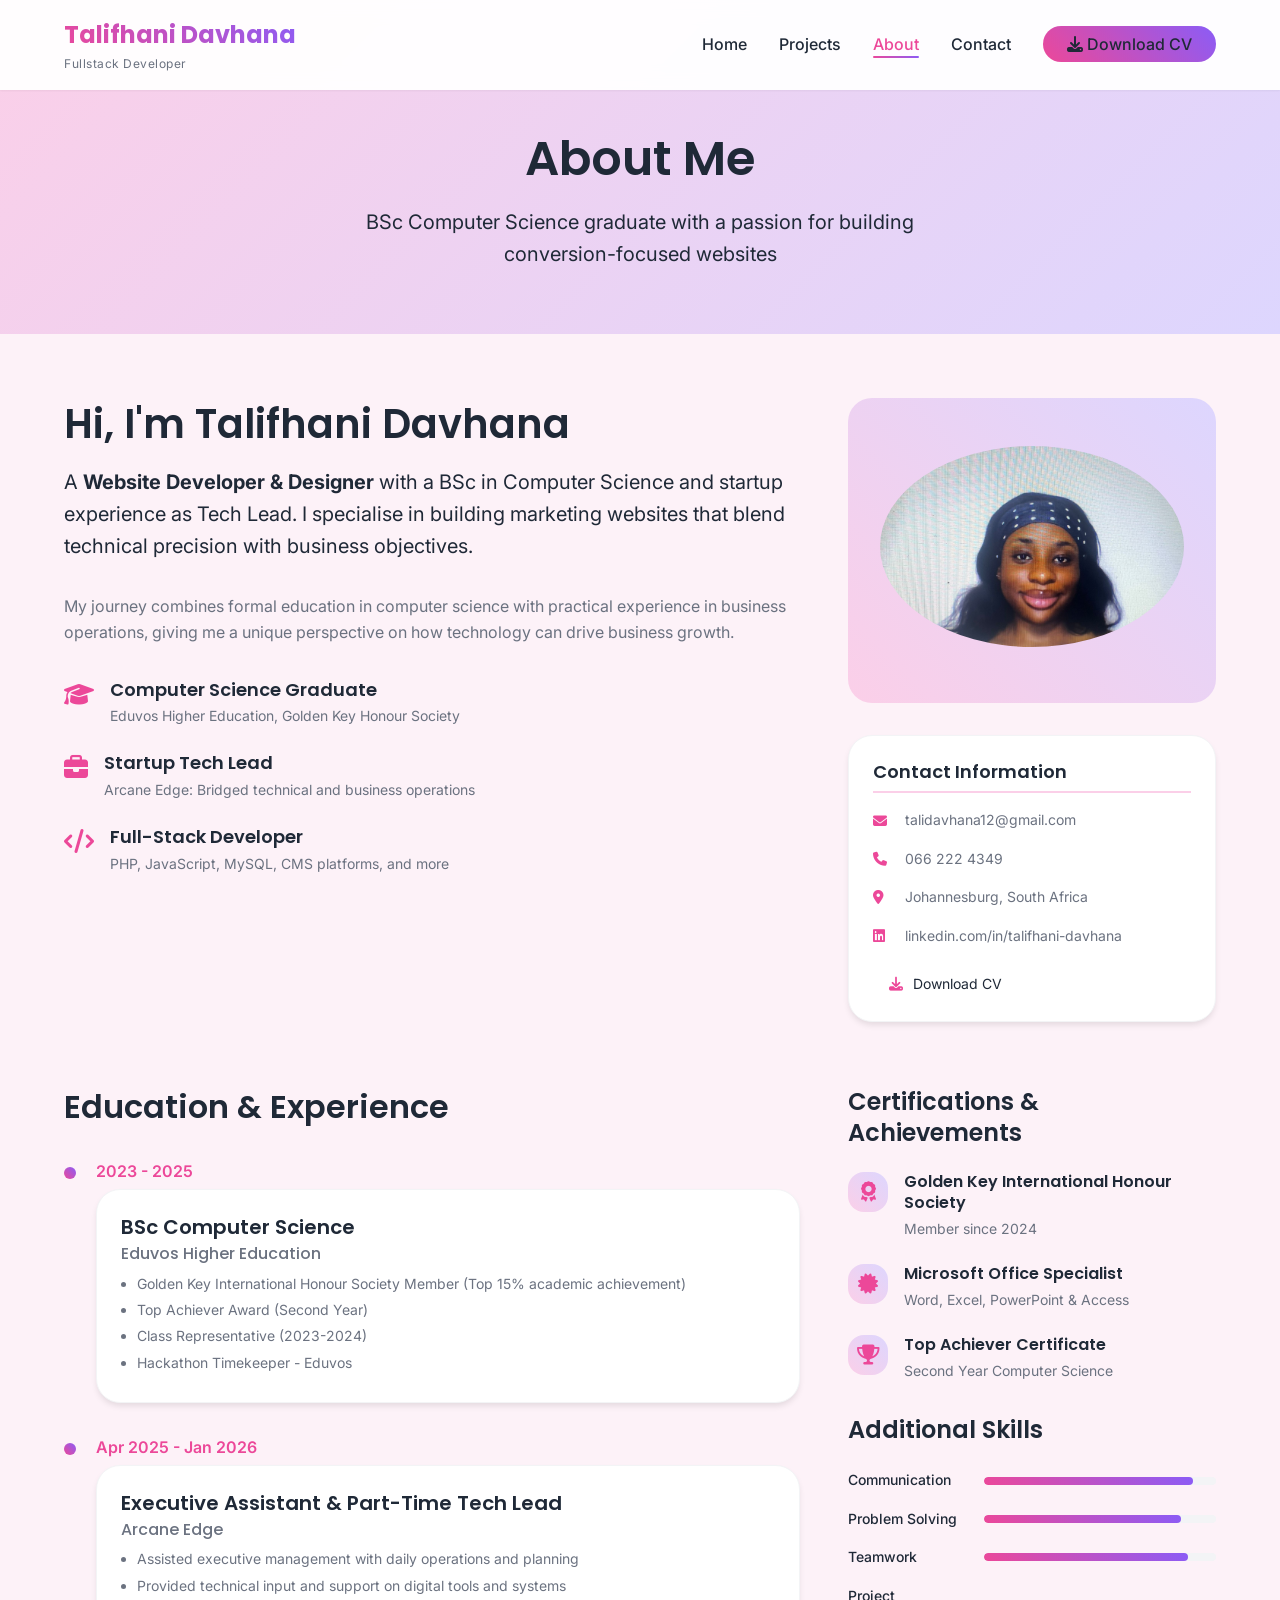
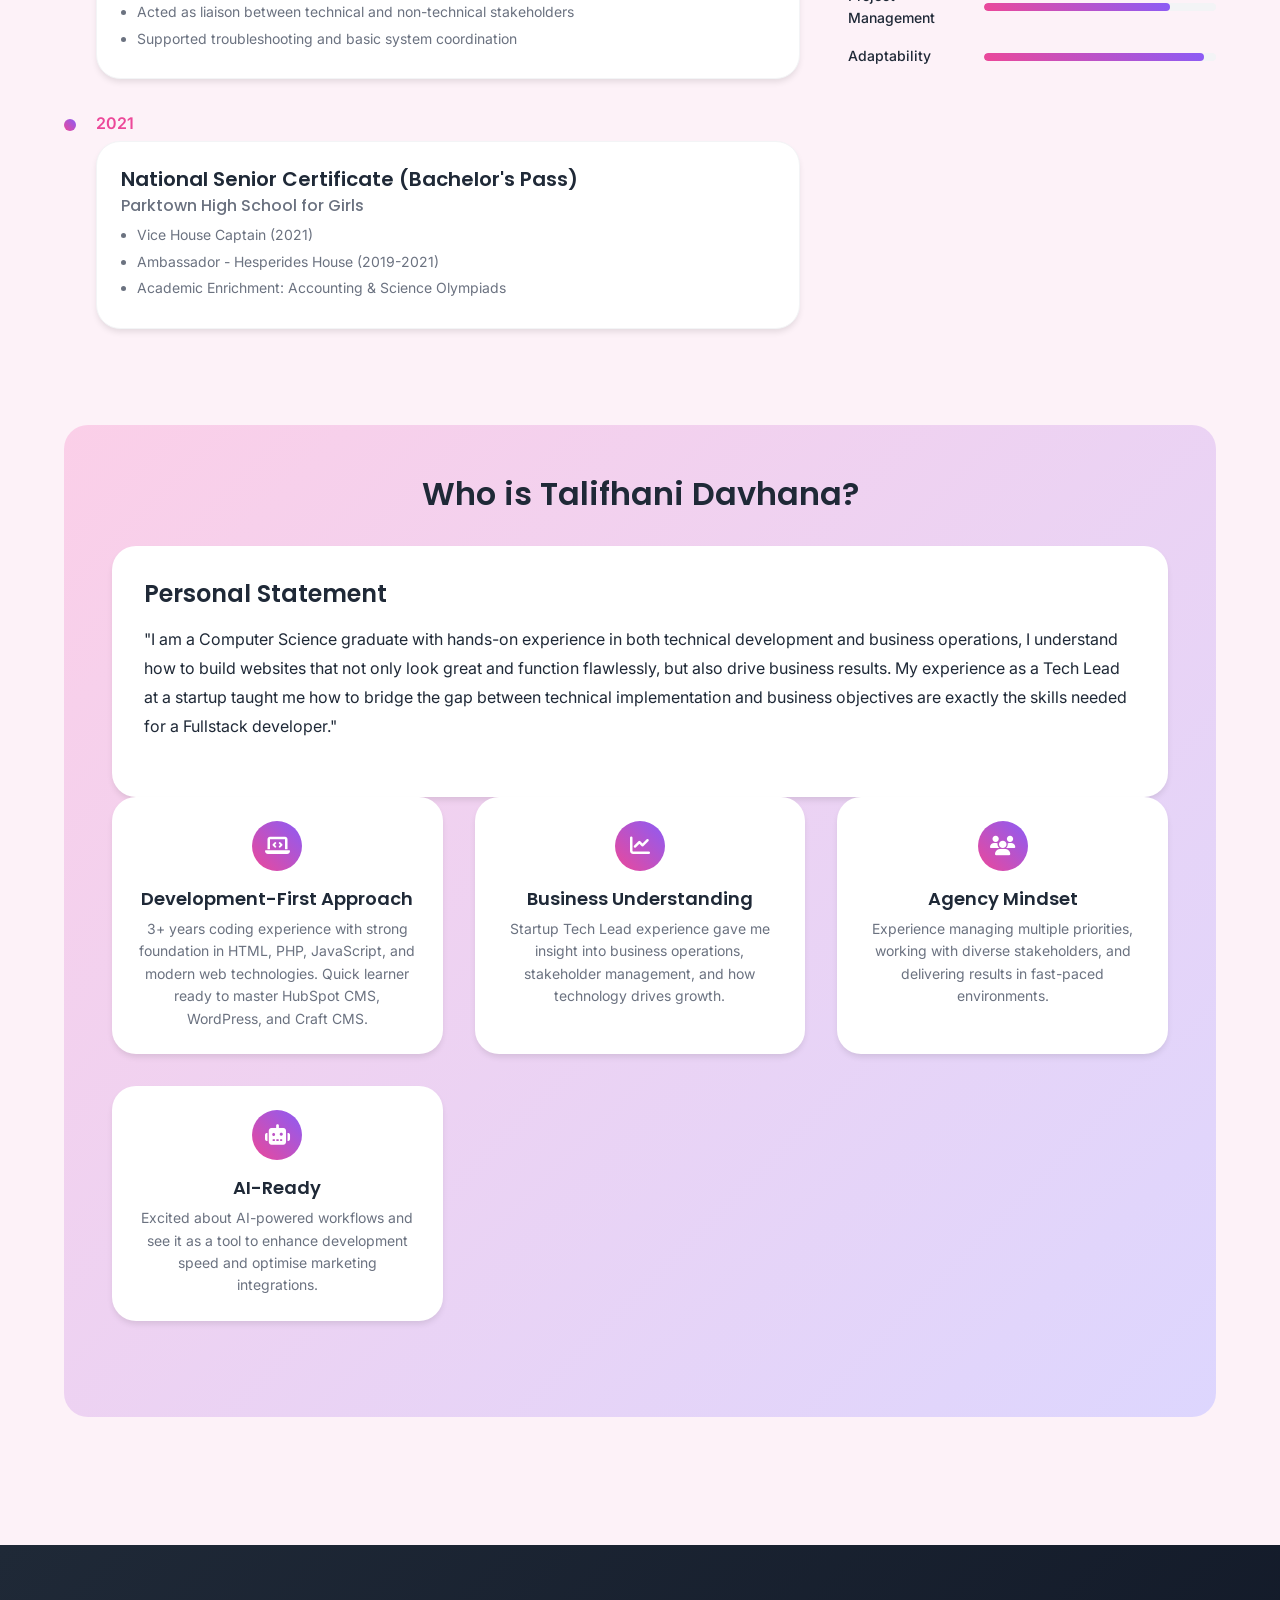
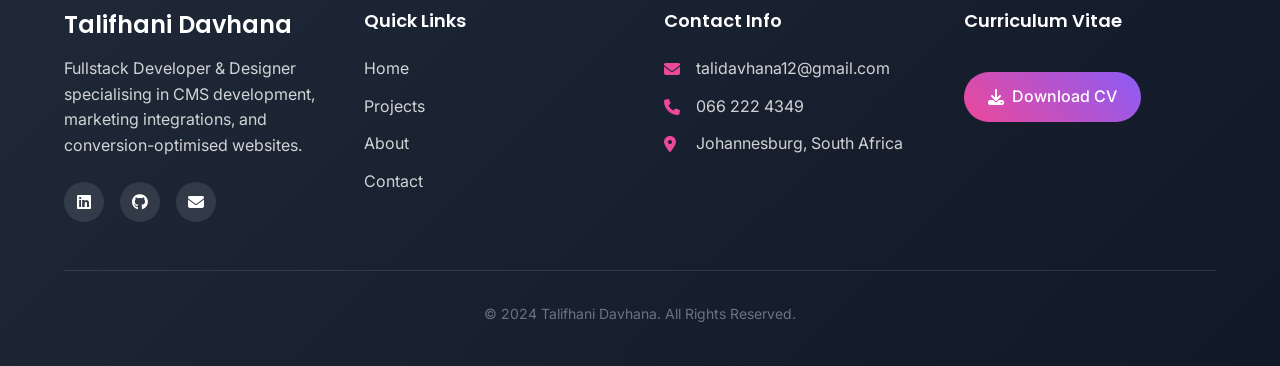
==== Talifhani_Davhana_portfolio/about.html @ 64d57ea6 "Add files via upload" ====
<!DOCTYPE html>
<html lang="en">
<head>
    <meta charset="UTF-8">
    <meta name="viewport" content="width=device-width, initial-scale=1.0">
    <title>About | Talifhani Davhana</title>
    <meta name="description" content="Learn about Talifhani Davhana's background, education, experience, and approach to web development.">
    <link rel="stylesheet" href="css/style.css">
    <link rel="stylesheet" href="https://cdnjs.cloudflare.com/ajax/libs/font-awesome/6.4.0/css/all.min.css">
    <link href="https://fonts.googleapis.com/css2?family=Poppins:wght@300;400;500;600;700&family=Inter:wght@300;400;500;600&display=swap" rel="stylesheet">
</head>
<body>
    <!-- Navigation -->
    <nav class="navbar">
        <div class="container">
            <a href="index.html" class="logo">
                <span class="logo-text">Talifhani Davhana</span>
                <span class="logo-subtitle">Fullstack Developer</span>
            </a>
            
            <button class="menu-toggle" aria-label="Toggle menu">
                <i class="fas fa-bars"></i>
            </button>
            
            <ul class="nav-menu">
                <li><a href="index.html">Home</a></li>
                <li><a href="projects.html">Projects</a></li>
                <li><a href="about.html" class="active">About</a></li>
                <li><a href="contact.html">Contact</a></li>
                <li>
                    <a href="assets/documents/CV-Talifhani-Davhana.pdf" class="btn-apply">
                        <i class="fas fa-download"></i> Download CV
                    </a>
                </li>
            </ul>
        </div>
    </nav>

    <!-- About Hero -->
    <section class="page-hero">
        <div class="container">
            <h1>About Me</h1>
            <p>BSc Computer Science graduate with a passion for building conversion-focused websites</p>
        </div>
    </section>

    <!-- About Content -->
    <section class="about-content">
        <div class="container">
            <div class="about-intro">
                <div class="about-text">
                    <h2>Hi, I'm Talifhani Davhana</h2>
                    <p class="lead">A <strong>Website Developer & Designer</strong> with a BSc in Computer Science and startup experience as Tech Lead. I specialise in building marketing websites that blend technical precision with business objectives.</p>
                    
                    <p>My journey combines formal education in computer science with practical experience in business operations, giving me a unique perspective on how technology can drive business growth.</p>
                    
                    <div class="about-highlights">
                        <div class="highlight">
                            <i class="fas fa-graduation-cap"></i>
                            <div>
                                <h4>Computer Science Graduate</h4>
                                <p>Eduvos Higher Education, Golden Key Honour Society</p>
                            </div>
                        </div>
                        
                        <div class="highlight">
                            <i class="fas fa-briefcase"></i>
                            <div>
                                <h4>Startup Tech Lead</h4>
                                <p>Arcane Edge: Bridged technical and business operations</p>
                            </div>
                        </div>
                        
                        <div class="highlight">
                            <i class="fas fa-code"></i>
                            <div>
                                <h4>Full-Stack Developer</h4>
                                <p>PHP, JavaScript, MySQL, CMS platforms, and more</p>
                            </div>
                        </div>
                    </div>
                </div>
                
                <div class="about-image">
                    <div class="image-placeholder">
                        <div class="placeholder-content">
                            <img src="Talifhani.jpeg" alt="Talifhani Davhana" class="profile-img">
                        </div>
                    </div>
                    <div class="contact-info-box">
                        <h4>Contact Information</h4>
                        <ul>
                            <li><i class="fas fa-envelope"></i> talidavhana12@gmail.com</li>
                            <li><i class="fas fa-phone"></i> 066 222 4349</li>
                            <li><i class="fas fa-map-marker-alt"></i> Johannesburg, South Africa</li>
                            <li><i class="fab fa-linkedin"></i> linkedin.com/in/talifhani-davhana</li>
                        </ul>
                        <a href="assets/documents/CV-Talifhani-Davhana.pdf" class="btn-small" download>
                            <i class="fas fa-download"></i> Download CV
                        </a>
                    </div>
                </div>
            </div>
            
            <!-- Education & Experience -->
            <div class="education-experience">
                <div class="timeline-container">
                    <h2>Education & Experience</h2>
                    
                    <div class="timeline-item">
                        <div class="timeline-date">2023 - 2025</div>
                        <div class="timeline-content">
                            <h3>BSc Computer Science</h3>
                            <h4>Eduvos Higher Education</h4>
                            <ul>
                                <li>Golden Key International Honour Society Member (Top 15% academic achievement)</li>
                                <li>Top Achiever Award (Second Year)</li>
                                <li>Class Representative (2023-2024)</li>
                                <li>Hackathon Timekeeper - Eduvos</li>
                            </ul>
                        </div>
                    </div>
                    
                    <div class="timeline-item">
                        <div class="timeline-date">Apr 2025 - Jan 2026</div>
                        <div class="timeline-content">
                            <h3>Executive Assistant & Part-Time Tech Lead</h3>
                            <h4>Arcane Edge</h4>
                            <ul>
                                <li>Assisted executive management with daily operations and planning</li>
                                <li>Provided technical input and support on digital tools and systems</li>
                                <li>Acted as liaison between technical and non-technical stakeholders</li>
                                <li>Supported troubleshooting and basic system coordination</li>
                            </ul>
                        </div>
                    </div>

                    <div class="timeline-item">
                        <div class="timeline-date">2021</div>
                        <div class="timeline-content">
                            <h3>National Senior Certificate (Bachelor's Pass)</h3>
                            <h4>Parktown High School for Girls</h4>
                            <ul>
                                <li>Vice House Captain (2021)</li>
                                <li>Ambassador - Hesperides House (2019-2021)</li>
                                <li>Academic Enrichment: Accounting & Science Olympiads</li>
                            </ul>
                        </div>
                    </div>
                </div>
                
                <div class="certifications-skills">
                    <div class="certifications">
                        <h3>Certifications & Achievements</h3>
                        <div class="cert-grid">
                            <div class="cert-item">
                                <div class="cert-icon">
                                    <i class="fas fa-award"></i>
                                </div>
                                <div>
                                    <h4>Golden Key International Honour Society</h4>
                                    <p>Member since 2024</p>
                                </div>
                            </div>
                            
                            <div class="cert-item">
                                <div class="cert-icon">
                                    <i class="fas fa-certificate"></i>
                                </div>
                                <div>
                                    <h4>Microsoft Office Specialist</h4>
                                    <p>Word, Excel, PowerPoint & Access</p>
                                </div>
                            </div>
                            
                            <div class="cert-item">
                                <div class="cert-icon">
                                    <i class="fas fa-trophy"></i>
                                </div>
                                <div>
                                    <h4>Top Achiever Certificate</h4>
                                    <p>Second Year Computer Science</p>
                                </div>
                            </div>
                        </div>
                    </div>
                    
                    <div class="soft-skills">
                        <h3>Additional Skills</h3>
                        <div class="skills-list">
                            <div class="skill-item">
                                <span class="skill-name">Communication</span>
                                <div class="skill-level">
                                    <div class="skill-bar" style="width: 90%"></div>
                                </div>
                            </div>
                            
                            <div class="skill-item">
                                <span class="skill-name">Problem Solving</span>
                                <div class="skill-level">
                                    <div class="skill-bar" style="width: 85%"></div>
                                </div>
                            </div>
                            
                            <div class="skill-item">
                                <span class="skill-name">Teamwork</span>
                                <div class="skill-level">
                                    <div class="skill-bar" style="width: 88%"></div>
                                </div>
                            </div>
                            
                            <div class="skill-item">
                                <span class="skill-name">Project Management</span>
                                <div class="skill-level">
                                    <div class="skill-bar" style="width: 80%"></div>
                                </div>
                            </div>
                            
                            <div class="skill-item">
                                <span class="skill-name">Adaptability</span>
                                <div class="skill-level">
                                    <div class="skill-bar" style="width: 95%"></div>
                                </div>
                            </div>
                        </div>
                    </div>
                </div>
            </div>
            
            <!-- Why Talifhani Davhana -->
            <div class="knowme-fit">
                <h2>Who is Talifhani Davhana?</h2>

                <div class="personal-statement">
                    <h3>Personal Statement</h3>
                    <p>"I am a Computer Science graduate with hands-on experience in both technical development and business operations, I understand how to build websites that not only look great and function flawlessly, but also drive business results. My experience as a Tech Lead at a startup taught me how to bridge the gap between technical implementation and business objectives are exactly the skills needed for a Fullstack developer."</p>
                </div>

                <div class="fit-grid">
                    <div class="fit-card">
                        <div class="fit-icon">
                            <i class="fas fa-laptop-code"></i>
                        </div>
                        <h4>Development-First Approach</h4>
                        <p>3+ years coding experience with strong foundation in HTML, PHP, JavaScript, and modern web technologies. Quick learner ready to master HubSpot CMS, WordPress, and Craft CMS.</p>
                    </div>
                    
                    <div class="fit-card">
                        <div class="fit-icon">
                            <i class="fas fa-chart-line"></i>
                        </div>
                        <h4>Business Understanding</h4>
                        <p>Startup Tech Lead experience gave me insight into business operations, stakeholder management, and how technology drives growth.</p>
                    </div>
                    
                    <div class="fit-card">
                        <div class="fit-icon">
                            <i class="fas fa-users"></i>
                        </div>
                        <h4>Agency Mindset</h4>
                        <p>Experience managing multiple priorities, working with diverse stakeholders, and delivering results in fast-paced environments.</p>
                    </div>
                    
                    <div class="fit-card">
                        <div class="fit-icon">
                            <i class="fas fa-robot"></i>
                        </div>
                        <h4>AI-Ready</h4>
                        <p>Excited about AI-powered workflows and see it as a tool to enhance development speed and optimise marketing integrations.</p>
                    </div>
                </div>
                
                
            </div>
        </div>
    </section>

    <!-- Footer -->
    <footer class="footer">
        <div class="container">
            <div class="footer-grid">
                <div class="footer-col">
                    <h3>Talifhani Davhana</h3>
                    <p>Fullstack Developer & Designer specialising in CMS development, marketing integrations, and conversion-optimised websites.</p>
                    <div class="social-links">
                        <a href="https://linkedin.com/in/talifhani-davhana-8407a6267" target="_blank">
                            <i class="fab fa-linkedin"></i>
                        </a>
                        <a href="https://github.com/TaliD0506" target="_blank">
                            <i class="fab fa-github"></i>
                        </a>
                        <a href="mailto:talidavhana12@gmail.com">
                            <i class="fas fa-envelope"></i>
                        </a>
                    </div>
                </div>
                
                <div class="footer-col">
                    <h4>Quick Links</h4>
                    <ul>
                        <li><a href="index.html">Home</a></li>
                        <li><a href="projects.html">Projects</a></li>
                        <li><a href="about.html">About</a></li>
                        <li><a href="contact.html">Contact</a></li>
                    </ul>
                </div>
                
                <div class="footer-col">
                    <h4>Contact Info</h4>
                    <ul class="contact-info">
                        <li>
                            <i class="fas fa-envelope"></i>
                            <span>talidavhana12@gmail.com</span>
                        </li>
                        <li>
                            <i class="fas fa-phone"></i>
                            <span>066 222 4349</span>
                        </li>
                        <li>
                            <i class="fas fa-map-marker-alt"></i>
                            <span>Johannesburg, South Africa</span>
                        </li>
                    </ul>
                </div>
                
                <div class="footer-col">
                    <h4>Curriculum Vitae</h4>
                    <a href="assets/documents/CV-Talifhani-Davhana.pdf" class="btn-download" download>
                        <i class="fas fa-download"></i> Download CV
                    </a>
                </div>
            </div>
            
            <div class="footer-bottom">
                <p>&copy; 2024 Talifhani Davhana. All Rights Reserved.</p>
            </div>
        </div>
    </footer>

    <script src="js/main.js"></script>
</body>
</html>
---- Talifhani_Davhana_portfolio/css/style.css ----
/* CSS Reset & Base Styles */
* {
    margin: 0;
    padding: 0;
    box-sizing: border-box;
}

:root {
    /* Color Palette - Feminine Tech */
    --primary: #ec4899;
    --primary-dark: #db2777;
    --primary-light: #fbcfe8;
    --secondary: #8b5cf6;
    --secondary-dark: #7c3aed;
    --secondary-light: #ddd6fe;
    --accent: #06b6d4;
    --accent-dark: #0891b2;
    --accent-light: #cffafe;
    --dark: #1f2937;
    --light: #fdf2f8;
    --white: #ffffff;
    --gray: #6b7280;
    --gray-light: #f3f4f6;
    --success: #10b981;
    --warning: #f59e0b;
    
    /* Typography */
    --font-heading: 'Poppins', sans-serif;
    --font-body: 'Inter', sans-serif;
    
    /* Spacing */
    --spacing-xs: 0.5rem;
    --spacing-sm: 1rem;
    --spacing-md: 1.5rem;
    --spacing-lg: 2rem;
    --spacing-xl: 3rem;
    
    /* Border Radius */
    --radius-sm: 0.5rem;
    --radius-md: 1rem;
    --radius-lg: 1.5rem;
    --radius-full: 9999px;
    
    /* Shadows */
    --shadow-sm: 0 1px 2px 0 rgb(0 0 0 / 0.05);
    --shadow-md: 0 4px 6px -1px rgb(0 0 0 / 0.1);
    --shadow-lg: 0 10px 15px -3px rgb(0 0 0 / 0.1);
    --shadow-xl: 0 20px 25px -5px rgb(0 0 0 / 0.1);
}

html {
    scroll-behavior: smooth;
}

body {
    font-family: var(--font-body);
    line-height: 1.6;
    color: var(--dark);
    background-color: var(--light);
}

h1, h2, h3, h4, h5, h6 {
    font-family: var(--font-heading);
    font-weight: 600;
    line-height: 1.3;
    margin-bottom: var(--spacing-sm);
}

h1 { font-size: 3.5rem; }
h2 { font-size: 2.5rem; }
h3 { font-size: 1.875rem; }
h4 { font-size: 1.5rem; }

p {
    margin-bottom: var(--spacing-md);
    color: var(--gray);
}

a {
    text-decoration: none;
    color: inherit;
    transition: all 0.3s ease;
}

ul {
    list-style: none;
}

img {
    max-width: 100%;
    height: auto;
}

.container {
    width: 100%;
    max-width: 1200px;
    margin: 0 auto;
    padding: 0 var(--spacing-md);
}

/* Utility Classes */
.text-center { text-align: center; }
.gradient-text {
    background: linear-gradient(45deg, var(--primary), var(--secondary));
    -webkit-background-clip: text;
    -webkit-text-fill-color: transparent;
    background-clip: text;
}

.btn {
    display: inline-flex;
    align-items: center;
    justify-content: center;
    gap: 0.5rem;
    padding: 0.75rem 1.5rem;
    border-radius: var(--radius-full);
    font-weight: 500;
    font-size: 1rem;
    cursor: pointer;
    transition: all 0.3s ease;
    border: none;
    outline: none;
}

.btn-primary {
    background: linear-gradient(45deg, var(--primary), var(--secondary));
    color: var(--white);
}

.btn-primary:hover {
    transform: translateY(-2px);
    box-shadow: var(--shadow-lg);
}

.btn-secondary {
    background: transparent;
    color: var(--primary);
    border: 2px solid var(--primary);
}

.btn-secondary:hover {
    background-color: var(--primary-light);
    transform: translateY(-2px);
}

.btn-small {
    padding: 0.5rem 1rem;
    font-size: 0.875rem;
}

.btn-apply {
    background: linear-gradient(45deg, var(--primary), var(--secondary));
    color: var(--white);
    padding: 0.5rem 1.5rem;
    border-radius: var(--radius-full);
    font-weight: 500;
}

.btn-apply:hover {
    transform: translateY(-2px);
    box-shadow: var(--shadow-md);
}

.section-header {
    text-align: center;
    margin-bottom: var(--spacing-xl);
}

.section-header h2 {
    margin-bottom: var(--spacing-sm);
}

/* Navigation */
.navbar {
    position: fixed;
    top: 0;
    left: 0;
    right: 0;
    background-color: rgba(255, 255, 255, 0.95);
    backdrop-filter: blur(10px);
    box-shadow: var(--shadow-sm);
    z-index: 1000;
    padding: 1rem 0;
}

.navbar .container {
    display: flex;
    justify-content: space-between;
    align-items: center;
}

.logo {
    display: flex;
    flex-direction: column;
}

.logo-text {
    font-family: var(--font-heading);
    font-size: 1.5rem;
    font-weight: 700;
    background: linear-gradient(45deg, var(--primary), var(--secondary));
    -webkit-background-clip: text;
    -webkit-text-fill-color: transparent;
    background-clip: text;
}

.logo-subtitle {
    font-size: 0.75rem;
    color: var(--gray);
    letter-spacing: 0.5px;
}

.nav-menu {
    display: flex;
    gap: var(--spacing-lg);
    align-items: center;
}

.nav-menu a {
    color: var(--dark);
    font-weight: 500;
    position: relative;
}

.nav-menu a:hover,
.nav-menu a.active {
    color: var(--primary);
}

.nav-menu a.active::after {
    content: '';
    position: absolute;
    bottom: -4px;
    left: 0;
    right: 0;
    height: 2px;
    background: linear-gradient(45deg, var(--primary), var(--secondary));
    border-radius: var(--radius-full);
}

.menu-toggle {
    display: none;
    background: none;
    border: none;
    font-size: 1.5rem;
    color: var(--dark);
    cursor: pointer;
}

/* Hero Section */
.hero {
    padding: 8rem 0 4rem;
    position: relative;
    overflow: hidden;
}

.hero::before {
    content: '';
    position: absolute;
    top: 10%;
    left: 10%;
    width: 300px;
    height: 300px;
    background: radial-gradient(circle, var(--primary-light) 0%, transparent 70%);
    border-radius: 50%;
    opacity: 0.3;
}

.hero::after {
    content: '';
    position: absolute;
    bottom: 10%;
    right: 10%;
    width: 200px;
    height: 200px;
    background: radial-gradient(circle, var(--secondary-light) 0%, transparent 70%);
    border-radius: 50%;
    opacity: 0.3;
}

.hero-content {
    text-align: center;
    max-width: 800px;
    margin: 0 auto 4rem;
    position: relative;
    z-index: 1;
}

.badge {
    display: inline-flex;
    align-items: center;
    gap: 0.5rem;
    background: linear-gradient(45deg, #fef3c7, #fde68a);
    color: #92400e;
    padding: 0.5rem 1rem;
    border-radius: var(--radius-full);
    margin-bottom: 2rem;
    font-weight: 500;
}

.badge i {
    color: #f59e0b;
}

.hero h1 {
    margin-bottom: var(--spacing-md);
    line-height: 1.2;
}

.hero-subtitle {
    font-size: 1.25rem;
    max-width: 700px;
    margin: 0 auto var(--spacing-xl);
}

.hero-subtitle strong {
    color: var(--primary);
}

.hero-stats {
    display: flex;
    justify-content: center;
    gap: 3rem;
    margin: 3rem 0;
}

.stat {
    text-align: center;
}

.stat-number {
    font-size: 2.5rem;
    font-weight: 700;
    background: linear-gradient(45deg, var(--primary), var(--secondary));
    -webkit-background-clip: text;
    -webkit-text-fill-color: transparent;
    background-clip: text;
    margin-bottom: 0.25rem;
}

.stat-label {
    color: var(--gray);
    font-size: 0.875rem;
    text-transform: uppercase;
    letter-spacing: 1px;
}

.hero-buttons {
    display: flex;
    gap: 1rem;
    justify-content: center;
}

.hero-image {
    display: grid;
    grid-template-columns: repeat(3, 1fr);
    gap: 2rem;
    margin-top: 4rem;
    position: relative;
    z-index: 1;
}

.floating-card {
    background: rgba(255, 255, 255, 0.9);
    backdrop-filter: blur(10px);
    border-radius: var(--radius-lg);
    padding: 2rem;
    text-align: center;
    box-shadow: var(--shadow-lg);
    border: 1px solid rgba(255, 255, 255, 0.2);
    transition: transform 0.3s ease;
}

.floating-card:hover {
    transform: translateY(-10px);
}

.card-icon {
    width: 60px;
    height: 60px;
    background: linear-gradient(45deg, var(--primary), var(--secondary));
    border-radius: var(--radius-md);
    display: flex;
    align-items: center;
    justify-content: center;
    margin: 0 auto 1rem;
}

.card-icon i {
    font-size: 1.5rem;
    color: var(--white);
}

.floating-card h3 {
    font-size: 1.25rem;
    margin-bottom: 0.5rem;
}

.floating-card p {
    font-size: 0.875rem;
    color: var(--gray);
    margin: 0;
}

/* Projects Section */
.section-projects {
    padding: 5rem 0;
    background-color: var(--white);
}

.projects-grid {
    display: grid;
    grid-template-columns: repeat(auto-fit, minmax(300px, 1fr));
    gap: 2rem;
    margin-bottom: 3rem;
}

.project-card {
    background: var(--white);
    border-radius: var(--radius-lg);
    overflow: hidden;
    box-shadow: var(--shadow-md);
    border: 1px solid var(--gray-light);
    transition: transform 0.3s ease, box-shadow 0.3s ease;
}

.project-card:hover {
    transform: translateY(-5px);
    box-shadow: var(--shadow-xl);
}

.project-header {
    padding: 1.5rem 1.5rem 0.5rem;
}

.project-category {
    display: inline-block;
    background-color: var(--primary-light);
    color: var(--primary-dark);
    padding: 0.25rem 0.75rem;
    border-radius: var(--radius-full);
    font-size: 0.75rem;
    font-weight: 500;
    margin-bottom: 0.5rem;
}

.project-card h3 {
    font-size: 1.5rem;
    margin-bottom: 0.5rem;
}

.project-body {
    padding: 0 1.5rem;
}

.project-body p {
    margin-bottom: 1rem;
}

.project-tech {
    display: flex;
    flex-wrap: wrap;
    gap: 0.5rem;
    margin-bottom: 1rem;
}

.project-tech span {
    background-color: var(--gray-light);
    color: var(--dark);
    padding: 0.25rem 0.75rem;
    border-radius: var(--radius-full);
    font-size: 0.75rem;
    font-weight: 500;
}

.project-features h4 {
    font-size: 1rem;
    margin-bottom: 0.5rem;
    color: var(--dark);
}

.project-features ul {
    margin-bottom: 1rem;
}

.project-features li {
    display: flex;
    align-items: center;
    gap: 0.5rem;
    font-size: 0.875rem;
    color: var(--gray);
    margin-bottom: 0.25rem;
}

.project-features li::before {
    content: '';
    width: 4px;
    height: 4px;
    background-color: var(--primary);
    border-radius: 50%;
}

.project-footer {
    padding: 1rem 1.5rem 1.5rem;
    border-top: 1px solid var(--gray-light);
}

/* Skills Section */
.section-skills {
    padding: 5rem 0;
    background: linear-gradient(135deg, var(--gray-light) 0%, var(--white) 100%);
}

.skills-grid {
    display: grid;
    grid-template-columns: repeat(auto-fit, minmax(250px, 1fr));
    gap: 2rem;
    margin-bottom: 3rem;
}

.skill-category {
    background: var(--white);
    border-radius: var(--radius-lg);
    padding: 2rem;
    box-shadow: var(--shadow-md);
    border: 1px solid var(--gray-light);
}

.skill-icon {
    width: 60px;
    height: 60px;
    background: linear-gradient(45deg, var(--primary), var(--secondary));
    border-radius: var(--radius-md);
    display: flex;
    align-items: center;
    justify-content: center;
    margin-bottom: 1.5rem;
}

.skill-icon i {
    font-size: 1.5rem;
    color: var(--white);
}

.skill-category h3 {
    font-size: 1.25rem;
    margin-bottom: 1rem;
    padding-bottom: 0.5rem;
    border-bottom: 2px solid var(--primary-light);
}

.skill-category ul {
    display: flex;
    flex-direction: column;
    gap: 0.5rem;
}

.skill-category li {
    display: flex;
    align-items: center;
    gap: 0.5rem;
    color: var(--gray);
}

.skill-category li::before {
    content: '';
    width: 6px;
    height: 6px;
    background: linear-gradient(45deg, var(--primary), var(--secondary));
    border-radius: 50%;
}

.expertise-grid {
    display: grid;
    grid-template-columns: repeat(auto-fit, minmax(200px, 1fr));
    gap: 1.5rem;
}

.expertise-item {
    text-align: center;
    padding: 1.5rem;
    background: var(--white);
    border-radius: var(--radius-lg);
    box-shadow: var(--shadow-md);
}

.expertise-icon {
    width: 50px;
    height: 50px;
    background: linear-gradient(45deg, var(--primary-light), var(--secondary-light));
    border-radius: var(--radius-md);
    display: flex;
    align-items: center;
    justify-content: center;
    margin: 0 auto 1rem;
}

.expertise-icon i {
    font-size: 1.25rem;
    color: var(--primary);
}

.expertise-item h4 {
    font-size: 1.125rem;
    margin-bottom: 0.5rem;
}

.expertise-item p {
    font-size: 0.875rem;
    color: var(--gray);
    margin: 0;
}

/* Journey Section */
.section-journey {
    padding: 5rem 0;
    background-color: var(--white);
}

.timeline {
    position: relative;
    max-width: 800px;
    margin: 0 auto;
}

.timeline::before {
    content: '';
    position: absolute;
    left: 30px;
    top: 0;
    bottom: 0;
    width: 2px;
    background: linear-gradient(45deg, var(--primary), var(--secondary));
}

.timeline-item {
    position: relative;
    margin-bottom: 2rem;
    padding-left: 80px;
}

.timeline-year {
    position: absolute;
    left: 0;
    top: 0;
    width: 60px;
    padding: 0.5rem;
    background: linear-gradient(45deg, var(--primary), var(--secondary));
    color: var(--white);
    border-radius: var(--radius-md);
    font-weight: 600;
    text-align: center;
}

.timeline-content {
    background: var(--white);
    border-radius: var(--radius-lg);
    padding: 1.5rem;
    box-shadow: var(--shadow-md);
    border: 1px solid var(--gray-light);
}

.timeline-content h3 {
    font-size: 1.25rem;
    margin-bottom: 0.25rem;
}

.timeline-content p {
    margin-bottom: 1rem;
}

.timeline-tags {
    display: flex;
    gap: 0.5rem;
    flex-wrap: wrap;
}

.timeline-tags span {
    background-color: var(--gray-light);
    color: var(--gray);
    padding: 0.25rem 0.75rem;
    border-radius: var(--radius-full);
    font-size: 0.75rem;
    font-weight: 500;
}

.timeline-note {
    margin-top: 1rem;
    padding: 1rem;
    background: linear-gradient(45deg, var(--primary-light), var(--secondary-light));
    border-radius: var(--radius-md);
}

.timeline-note p {
    margin: 0;
    color: var(--dark);
}

/* knowme Section */
.section-knowme {
    padding: 5rem 0;
    background: linear-gradient(135deg, var(--secondary-light) 0%, var(--primary-light) 100%);
}

.knowme-grid {
    display: grid;
    grid-template-columns: repeat(auto-fit, minmax(250px, 1fr));
    gap: 2rem;
    margin-bottom: 3rem;
}

.knowme-card {
    background: var(--white);
    border-radius: var(--radius-lg);
    padding: 2rem;
    text-align: center;
    box-shadow: var(--shadow-lg);
}

.knowme-icon {
    width: 60px;
    height: 60px;
    background: linear-gradient(45deg, var(--primary), var(--secondary));
    border-radius: 50%;
    display: flex;
    align-items: center;
    justify-content: center;
    margin: 0 auto 1.5rem;
}

.knowme-icon i {
    font-size: 1.5rem;
    color: var(--white);
}

.knowme-card h3 {
    font-size: 1.25rem;
    margin-bottom: 1rem;
}

.knowme-card p {
    font-size: 0.875rem;
    margin: 0;
}

.ai-statement {
    background: linear-gradient(45deg, var(--secondary), var(--primary));
    color: var(--white);
    border-radius: var(--radius-lg);
    padding: 3rem;
    display: flex;
    gap: 2rem;
    align-items: center;
    box-shadow: var(--shadow-xl);
}

.ai-icon {
    font-size: 3rem;
    flex-shrink: 0;
}

.ai-content h3 {
    font-size: 1.5rem;
    margin-bottom: 1rem;
}

.ai-content p {
    margin-bottom: 1.5rem;
    opacity: 0.9;
}

.ai-signature {
    display: flex;
    flex-direction: column;
    gap: 0.25rem;
}

.ai-signature strong {
    font-size: 1.125rem;
}

.ai-signature span {
    opacity: 0.8;
    font-size: 0.875rem;
}

/* CTA Section */
.section-cta {
    padding: 5rem 0;
    background: linear-gradient(135deg, var(--primary) 0%, var(--secondary) 100%);
    color: var(--white);
    text-align: center;
}

.section-cta h2 {
    font-size: 2.5rem;
    margin-bottom: 1rem;
}

.section-cta p {
    color: rgba(255, 255, 255, 0.9);
    max-width: 600px;
    margin: 0 auto 2rem;
}

.cta-buttons {
    display: flex;
    gap: 1rem;
    justify-content: center;
}

.cta-buttons .btn-primary {
    background: var(--white);
    color: var(--primary);
}

.cta-buttons .btn-secondary {
    background: transparent;
    color: var(--white);
    border-color: var(--white);
}

.cta-buttons .btn-secondary:hover {
    background: rgba(255, 255, 255, 0.1);
}

/* Footer */
.footer {
    background: linear-gradient(135deg, var(--dark) 0%, #111827 100%);
    color: var(--white);
    padding: 4rem 0 2rem;
}

.footer-grid {
    display: grid;
    grid-template-columns: repeat(auto-fit, minmax(250px, 1fr));
    gap: 3rem;
    margin-bottom: 3rem;
}

.footer-col h3 {
    font-size: 1.5rem;
    margin-bottom: 1rem;
}

.footer-col h4 {
    font-size: 1.125rem;
    margin-bottom: 1.5rem;
    color: var(--white);
}

.footer-col p {
    color: rgba(255, 255, 255, 0.8);
}

.footer-col ul {
    display: flex;
    flex-direction: column;
    gap: 0.75rem;
}

.footer-col ul a {
    color: rgba(255, 255, 255, 0.8);
    transition: color 0.3s ease;
}

.footer-col ul a:hover {
    color: var(--primary);
}

.contact-info {
    display: flex;
    flex-direction: column;
    gap: 1rem;
}

.contact-info li {
    display: flex;
    align-items: center;
    gap: 0.75rem;
    color: rgba(255, 255, 255, 0.8);
}

.contact-info i {
    color: var(--primary);
    width: 20px;
}

.application-info {
    color: rgba(255, 255, 255, 0.8);
    font-size: 0.875rem;
    line-height: 1.6;
}

.btn-download {
    display: inline-flex;
    align-items: center;
    gap: 0.5rem;
    background: linear-gradient(45deg, var(--primary), var(--secondary));
    color: var(--white);
    padding: 0.75rem 1.5rem;
    border-radius: var(--radius-full);
    margin-top: 1rem;
    font-weight: 500;
}

.btn-download:hover {
    transform: translateY(-2px);
    box-shadow: var(--shadow-md);
}

.social-links {
    display: flex;
    gap: 1rem;
    margin-top: 1rem;
}

.social-links a {
    display: flex;
    align-items: center;
    justify-content: center;
    width: 40px;
    height: 40px;
    background: rgba(255, 255, 255, 0.1);
    border-radius: 50%;
    color: var(--white);
    transition: all 0.3s ease;
}

.social-links a:hover {
    background: linear-gradient(45deg, var(--primary), var(--secondary));
    transform: translateY(-2px);
}

.footer-bottom {
    padding-top: 2rem;
    border-top: 1px solid rgba(255, 255, 255, 0.1);
    text-align: center;
    color: rgba(255, 255, 255, 0.6);
    font-size: 0.875rem;
}

.footer-bottom p {
    margin-bottom: 0.5rem;
}

/* Page Hero (for inner pages) */
.page-hero {
    padding: 8rem 0 4rem;
    background: linear-gradient(135deg, var(--primary-light) 0%, var(--secondary-light) 100%);
    text-align: center;
}

.page-hero h1 {
    font-size: 3rem;
    margin-bottom: 1rem;
}

.page-hero p {
    font-size: 1.25rem;
    color: var(--dark);
    max-width: 600px;
    margin: 0 auto;
}

.project-filters {
    display: flex;
    gap: 1rem;
    justify-content: center;
    margin-top: 2rem;
    flex-wrap: wrap;
}

.filter-btn {
    padding: 0.5rem 1.5rem;
    background: rgba(255, 255, 255, 0.2);
    border: 2px solid transparent;
    border-radius: var(--radius-full);
    color: var(--dark);
    font-weight: 500;
    cursor: pointer;
    transition: all 0.3s ease;
}

.filter-btn:hover,
.filter-btn.active {
    background: linear-gradient(45deg, var(--primary), var(--secondary));
    color: var(--white);
    border-color: transparent;
}

/* Projects Page Styles */
.projects-page {
    padding: 4rem 0;
}

.project-detail {
    background: var(--white);
    border-radius: var(--radius-lg);
    padding: 2rem;
    margin-bottom: 3rem;
    box-shadow: var(--shadow-md);
}

.project-detail-header {
    margin-bottom: 2rem;
    padding-bottom: 1rem;
    border-bottom: 2px solid var(--gray-light);
}

.project-tag {
    display: inline-block;
    padding: 0.25rem 0.75rem;
    border-radius: var(--radius-full);
    font-size: 0.75rem;
    font-weight: 500;
    margin-right: 0.5rem;
    margin-bottom: 0.5rem;
}

.project-tag.academic {
    background-color: #fef3c7;
    color: #92400e;
}

.project-tag.ecommerce {
    background-color: #dbeafe;
    color: #1e40af;
}

.project-tag.full-stack {
    background-color: #f0f9ff;
    color: #0369a1;
}

.project-tag.web {
    background-color: #f0fdf4;
    color: #166534;
}

.project-subtitle {
    font-size: 1.25rem;
    color: var(--gray);
    margin-top: 0.5rem;
}

.project-detail-content {
    display: grid;
    grid-template-columns: 1fr;
    gap: 3rem;
}

@media (min-width: 992px) {
    .project-detail-content {
        grid-template-columns: 1fr 1fr;
    }
}

.project-overview h3 {
    font-size: 1.5rem;
    margin-bottom: 1rem;
}

.project-metrics {
    display: grid;
    grid-template-columns: repeat(3, 1fr);
    gap: 1rem;
    margin-top: 2rem;
}

.metric {
    text-align: center;
    padding: 1rem;
    background: var(--gray-light);
    border-radius: var(--radius-md);
}

.metric-value {
    font-size: 1.5rem;
    font-weight: 700;
    background: linear-gradient(45deg, var(--primary), var(--secondary));
    -webkit-background-clip: text;
    -webkit-text-fill-color: transparent;
    background-clip: text;
    margin-bottom: 0.25rem;
}

.metric-label {
    font-size: 0.875rem;
    color: var(--gray);
}

.detail-section {
    margin-bottom: 2rem;
}

.detail-section h4 {
    font-size: 1.125rem;
    margin-bottom: 1rem;
    color: var(--dark);
}

.tech-stack {
    display: flex;
    flex-wrap: wrap;
    gap: 0.5rem;
}

.tech-tag {
    background-color: var(--primary-light);
    color: var(--primary-dark);
    padding: 0.5rem 1rem;
    border-radius: var(--radius-full);
    font-size: 0.875rem;
    font-weight: 500;
}

.feature-list {
    display: flex;
    flex-direction: column;
    gap: 0.75rem;
}

.feature-list li {
    display: flex;
    align-items: center;
    gap: 0.75rem;
    color: var(--gray);
}

.feature-list i {
    color: var(--success);
}

.project-links {
    display: flex;
    gap: 1rem;
    margin-top: 2rem;
}

.additional-projects {
    margin-top: 4rem;
}

.additional-projects h3 {
    font-size: 2rem;
    margin-bottom: 2rem;
    text-align: center;
}

.mini-projects-grid {
    display: grid;
    grid-template-columns: repeat(auto-fit, minmax(250px, 1fr));
    gap: 1.5rem;
}

.mini-project {
    background: var(--white);
    border-radius: var(--radius-lg);
    padding: 1.5rem;
    box-shadow: var(--shadow-sm);
    border: 1px solid var(--gray-light);
    transition: transform 0.3s ease;
}

.mini-project:hover {
    transform: translateY(-5px);
    box-shadow: var(--shadow-md);
}

.mini-project-header {
    margin-bottom: 1rem;
}

.mini-project-tag {
    display: inline-block;
    background-color: var(--gray-light);
    color: var(--gray);
    padding: 0.25rem 0.75rem;
    border-radius: var(--radius-full);
    font-size: 0.75rem;
    font-weight: 500;
    margin-bottom: 0.5rem;
}

.mini-project h4 {
    font-size: 1.125rem;
    margin-bottom: 0.5rem;
}

.mini-project p {
    font-size: 0.875rem;
    color: var(--gray);
    margin-bottom: 1rem;
}

.mini-project-tech {
    display: flex;
    flex-wrap: wrap;
    gap: 0.5rem;
}

.mini-project-tech span {
    background-color: var(--gray-light);
    color: var(--dark);
    padding: 0.25rem 0.75rem;
    border-radius: var(--radius-full);
    font-size: 0.75rem;
    font-weight: 500;
}

.projects-cta {
    text-align: center;
    padding: 4rem;
    background: linear-gradient(135deg, var(--primary-light) 0%, var(--secondary-light) 100%);
    border-radius: var(--radius-lg);
    margin-top: 4rem;
}

.projects-cta h2 {
    font-size: 2.5rem;
    margin-bottom: 1rem;
}

.projects-cta p {
    font-size: 1.125rem;
    max-width: 600px;
    margin: 0 auto 2rem;
}

/* About Page Styles */
.about-content {
    padding: 4rem 0;
}

.about-intro {
    display: grid;
    grid-template-columns: 1fr;
    gap: 3rem;
    margin-bottom: 4rem;
}

@media (min-width: 992px) {
    .about-intro {
        grid-template-columns: 2fr 1fr;
    }
}

.about-text h2 {
    font-size: 2.5rem;
    margin-bottom: 1rem;
}

.lead {
    font-size: 1.25rem;
    color: var(--dark);
    margin-bottom: 2rem;
}

.about-highlights {
    display: flex;
    flex-direction: column;
    gap: 1.5rem;
    margin-top: 2rem;
}

.highlight {
    display: flex;
    align-items: flex-start;
    gap: 1rem;
}

.highlight i {
    font-size: 1.5rem;
    color: var(--primary);
    margin-top: 0.25rem;
}

.highlight h4 {
    font-size: 1.125rem;
    margin-bottom: 0.25rem;
}

.highlight p {
    font-size: 0.875rem;
    color: var(--gray);
    margin: 0;
}

.about-image {
    display: flex;
    flex-direction: column;
    gap: 2rem;
}

.image-placeholder {
    background: linear-gradient(45deg, var(--primary-light), var(--secondary-light));
    border-radius: var(--radius-lg);
    padding: 3rem 2rem;
    text-align: center;
}

.placeholder-content i {
    font-size: 4rem;
    color: var(--primary);
    margin-bottom: 1rem;
}

.placeholder-content p {
    color: var(--gray);
    margin: 0;
}

.contact-info-box {
    background: var(--white);
    border-radius: var(--radius-lg);
    padding: 1.5rem;
    box-shadow: var(--shadow-md);
    border: 1px solid var(--gray-light);
}

.contact-info-box h4 {
    font-size: 1.125rem;
    margin-bottom: 1rem;
    padding-bottom: 0.5rem;
    border-bottom: 2px solid var(--primary-light);
}

.contact-info-box ul {
    display: flex;
    flex-direction: column;
    gap: 1rem;
    margin-bottom: 1.5rem;
}

.contact-info-box li {
    display: flex;
    align-items: center;
    gap: 0.75rem;
    color: var(--gray);
    font-size: 0.875rem;
}

.contact-info-box i {
    color: var(--primary);
    width: 20px;
}

.education-experience {
    display: grid;
    grid-template-columns: 1fr;
    gap: 3rem;
    margin-bottom: 4rem;
}

@media (min-width: 992px) {
    .education-experience {
        grid-template-columns: 2fr 1fr;
    }
}

.timeline-container h2 {
    font-size: 2rem;
    margin-bottom: 2rem;
}

.timeline-item {
    position: relative;
    padding-left: 2rem;
    margin-bottom: 2rem;
}

.timeline-item::before {
    content: '';
    position: absolute;
    left: 0;
    top: 0.5rem;
    width: 12px;
    height: 12px;
    background: linear-gradient(45deg, var(--primary), var(--secondary));
    border-radius: 50%;
}

.timeline-date {
    font-weight: 600;
    color: var(--primary);
    margin-bottom: 0.25rem;
}

.timeline-content h3 {
    font-size: 1.25rem;
    margin-bottom: 0.25rem;
}

.timeline-content h4 {
    font-size: 1rem;
    color: var(--gray);
    margin-bottom: 0.5rem;
    font-weight: 500;
}

.timeline-content ul {
    margin-left: 1rem;
}

.timeline-content li {
    list-style-type: disc;
    color: var(--gray);
    margin-bottom: 0.25rem;
    font-size: 0.875rem;
}

.certifications h3,
.soft-skills h3 {
    font-size: 1.5rem;
    margin-bottom: 1.5rem;
}

.cert-grid {
    display: flex;
    flex-direction: column;
    gap: 1.5rem;
    margin-bottom: 2rem;
}

.cert-item {
    display: flex;
    align-items: flex-start;
    gap: 1rem;
}

.cert-icon {
    width: 40px;
    height: 40px;
    background: linear-gradient(45deg, var(--primary-light), var(--secondary-light));
    border-radius: var(--radius-md);
    display: flex;
    align-items: center;
    justify-content: center;
    flex-shrink: 0;
}

.cert-icon i {
    color: var(--primary);
    font-size: 1.25rem;
}

.cert-item h4 {
    font-size: 1rem;
    margin-bottom: 0.25rem;
}

.cert-item p {
    font-size: 0.875rem;
    color: var(--gray);
    margin: 0;
}

.skills-list {
    display: flex;
    flex-direction: column;
    gap: 1rem;
}

.skill-item {
    display: flex;
    align-items: center;
    justify-content: space-between;
    gap: 1rem;
}

.skill-name {
    font-size: 0.875rem;
    font-weight: 500;
    width: 120px;
}

.skill-level {
    flex: 1;
    height: 8px;
    background-color: var(--gray-light);
    border-radius: var(--radius-full);
    overflow: hidden;
}

.skill-bar {
    height: 100%;
    background: linear-gradient(45deg, var(--primary), var(--secondary));
    border-radius: var(--radius-full);
}

.knowme-fit {
    background: linear-gradient(135deg, var(--primary-light) 0%, var(--secondary-light) 100%);
    border-radius: var(--radius-lg);
    padding: 3rem;
    margin-bottom: 4rem;
}

.knowme-fit h2 {
    text-align: center;
    font-size: 2rem;
    margin-bottom: 2rem;
}

.fit-grid {
    display: grid;
    grid-template-columns: repeat(auto-fit, minmax(250px, 1fr));
    gap: 2rem;
    margin-bottom: 3rem;
}

.fit-card {
    background: var(--white);
    border-radius: var(--radius-lg);
    padding: 1.5rem;
    text-align: center;
    box-shadow: var(--shadow-md);
}

.fit-icon {
    width: 50px;
    height: 50px;
    background: linear-gradient(45deg, var(--primary), var(--secondary));
    border-radius: 50%;
    display: flex;
    align-items: center;
    justify-content: center;
    margin: 0 auto 1rem;
}

.fit-icon i {
    color: var(--white);
    font-size: 1.25rem;
}

.fit-card h4 {
    font-size: 1.125rem;
    margin-bottom: 0.5rem;
}

.fit-card p {
    font-size: 0.875rem;
    color: var(--gray);
    margin: 0;
}

.personal-statement {
    background: var(--white);
    border-radius: var(--radius-lg);
    padding: 2rem;
    box-shadow: var(--shadow-md);
}

.personal-statement h3 {
    font-size: 1.5rem;
    margin-bottom: 1rem;
}

.personal-statement p {
    font-size: 1rem;
    line-height: 1.8;
    color: var(--dark);
    margin-bottom: 1.5rem;
}

.signature {
    font-size: 1.125rem;
    color: var(--primary);
    font-weight: 600;
}

.about-cta {
    text-align: center;
    padding: 3rem;
    background: linear-gradient(45deg, var(--primary), var(--secondary));
    border-radius: var(--radius-lg);
    color: var(--white);
}

.about-cta h2 {
    font-size: 2.5rem;
    margin-bottom: 1rem;
}

.about-cta p {
    font-size: 1.125rem;
    color: rgba(255, 255, 255, 0.9);
    max-width: 600px;
    margin: 0 auto 2rem;
}

.about-cta .btn-primary {
    background: var(--white);
    color: var(--primary);
}

.about-cta .btn-secondary {
    background: transparent;
    color: var(--white);
    border-color: var(--white);
}

.about-cta .btn-secondary:hover {
    background: rgba(255, 255, 255, 0.1);
}

/* =========================
   Contact Page Styles (FIXED)
   ========================= */

.contact-content {
    padding: 7rem 0 4rem; /* clears fixed navbar */
}

/* Grid fix: no ghost empty column */
.contact-grid {
    display: grid;
    grid-template-columns: 1fr;
    gap: 3rem;
    margin-bottom: 4rem;
    justify-items: center;
}

.contact-info {
    width: 100%;
    max-width: 900px;
}

/* Headings */
.contact-info h2 {
    font-size: 2.5rem;
    margin-bottom: 1rem;
}

.contact-info .lead {
    font-size: 1.25rem;
    color: var(--dark);
    margin-bottom: 2rem;
}

/* Info box */
.info-box {
    background: var(--white);
    border-radius: var(--radius-lg);
    padding: 2rem;
    box-shadow: var(--shadow-md);
    margin-bottom: 2rem;
}

.info-box h3 {
    font-size: 1.5rem;
    margin-bottom: 1.5rem;
    padding-bottom: 0.5rem;
    border-bottom: 2px solid var(--primary-light);
}

/* Reasons alignment fix */
.reason {
    display: flex;
    align-items: flex-start;
    gap: 1rem;
    margin-bottom: 1.5rem;
}

.reason:last-child {
    margin-bottom: 0;
}

.reason-icon {
    width: 40px;
    height: 40px;
    background: linear-gradient(45deg, var(--primary-light), var(--secondary-light));
    border-radius: var(--radius-md);
    display: flex;
    align-items: center;
    justify-content: center;
    flex-shrink: 0;
    margin-top: 0.25rem;
}

.reason-icon i {
    color: var(--primary);
    font-size: 1.25rem;
}

.reason h4 {
    font-size: 1.125rem;
    margin-bottom: 0.25rem;
}

.reason p {
    font-size: 0.875rem;
    color: var(--gray);
    margin: 0;
}

/* Contact details box */
.contact-details {
    background: var(--white);
    border-radius: var(--radius-lg);
    padding: 2rem;
    box-shadow: var(--shadow-md);
}

.contact-details h3 {
    font-size: 1.5rem;
    margin-bottom: 1.5rem;
    padding-bottom: 0.5rem;
    border-bottom: 2px solid var(--primary-light);
}

.contact-details ul {
    display: flex;
    flex-direction: column;
    gap: 1.5rem;
    margin-bottom: 2rem;
}

.contact-details li {
    display: flex;
    align-items: flex-start;
    gap: 1rem;
}

.contact-details i {
    color: var(--primary);
    width: 20px;
    margin-top: 0.3rem;
}

.contact-details strong {
    display: block;
    font-size: 0.875rem;
    color: var(--gray);
    margin-bottom: 0.25rem;
}

.contact-details span {
    color: var(--dark);
    font-size: 1rem;
}

/* Quick Contact section */
.quick-contact {
    text-align: center;
    padding: 3rem;
    background: linear-gradient(
        135deg,
        var(--primary-light) 0%,
        var(--secondary-light) 100%
    );
    border-radius: var(--radius-lg);
}

.quick-contact h2 {
    font-size: 2rem;
    margin-bottom: 2rem;
}

.quick-buttons {
    display: flex;
    justify-content: center;
    align-items: stretch;
    gap: 1rem;
    flex-wrap: wrap;
}

.quick-btn {
    display: flex;
    flex-direction: column;
    align-items: center;
    gap: 0.5rem;
    background: var(--white);
    padding: 1.5rem;
    border-radius: var(--radius-lg);
    box-shadow: var(--shadow-md);
    width: 160px;
    transition: transform 0.3s ease;
}

.quick-btn:hover {
    transform: translateY(-5px);
}

.quick-btn i {
    font-size: 2rem;
    color: var(--primary);
}

.quick-btn span {
    font-weight: 500;
    color: var(--dark);
}

/* Footer contact-info isolation fix */
.footer .contact-info {
    gap: 0.75rem;
}

.footer .contact-info li {
    align-items: center;
}

/* Mobile refinements */
@media (max-width: 768px) {
    .contact-info h2,
    .contact-info .lead {
        text-align: center;
    }

    .quick-buttons {
        flex-direction: column;
        align-items: center;
    }

    .quick-btn {
        width: 100%;
        max-width: 260px;
    }
}

/* Responsive Design */
@media (max-width: 768px) {
    h1 { font-size: 2.5rem; }
    h2 { font-size: 2rem; }
    h3 { font-size: 1.5rem; }
    
    .hero {
        padding: 6rem 0 3rem;
    }
    
    .hero-stats {
        flex-direction: column;
        gap: 2rem;
    }
    
    .hero-image {
        grid-template-columns: 1fr;
        gap: 1.5rem;
    }
    
    .hero-buttons {
        flex-direction: column;
        align-items: center;
    }
    
    .menu-toggle {
        display: block;
    }
    
    .nav-menu {
        position: fixed;
        top: 70px;
        left: 0;
        right: 0;
        background: var(--white);
        flex-direction: column;
        padding: 2rem;
        box-shadow: var(--shadow-lg);
        transform: translateY(-100%);
        opacity: 0;
        visibility: hidden;
        transition: all 0.3s ease;
    }
    
    .nav-menu.active {
        transform: translateY(0);
        opacity: 1;
        visibility: visible;
    }
    
    .cta-buttons {
        flex-direction: column;
        align-items: center;
    }
    
    .ai-statement {
        flex-direction: column;
        text-align: center;
        padding: 2rem;
    }
    
    .knowme-grid,
    .skills-grid,
    .expertise-grid {
        grid-template-columns: 1fr;
    }
    
    .timeline::before {
        left: 15px;
    }
    
    .timeline-item {
        padding-left: 50px;
    }
    
    .timeline-year {
        width: 50px;
        font-size: 0.875rem;
    }
    
    .footer-grid {
        grid-template-columns: 1fr;
        gap: 2rem;
    }
    
    .project-filters {
        flex-direction: column;
        align-items: center;
    }
    
    .project-links {
        flex-direction: column;
    }
    
    .about-intro,
    .education-experience,
    .contact-grid {
        grid-template-columns: 1fr;
    }
    
    .fit-grid,
    .faq-grid {
        grid-template-columns: 1fr;
    }
    
    .quick-buttons {
        flex-direction: column;
    }
}

.profile-img {
    width: 100%;
    height: 100%;
    object-fit: cover; /* prevents stretching */
    border-radius: 50%; /* circle image */
}

.contact-info h2,
.contact-info .lead {
    text-align: left;
}

@media (max-width: 768px) {
    .contact-info h2,
    .contact-info .lead {
        text-align: center;
    }
}
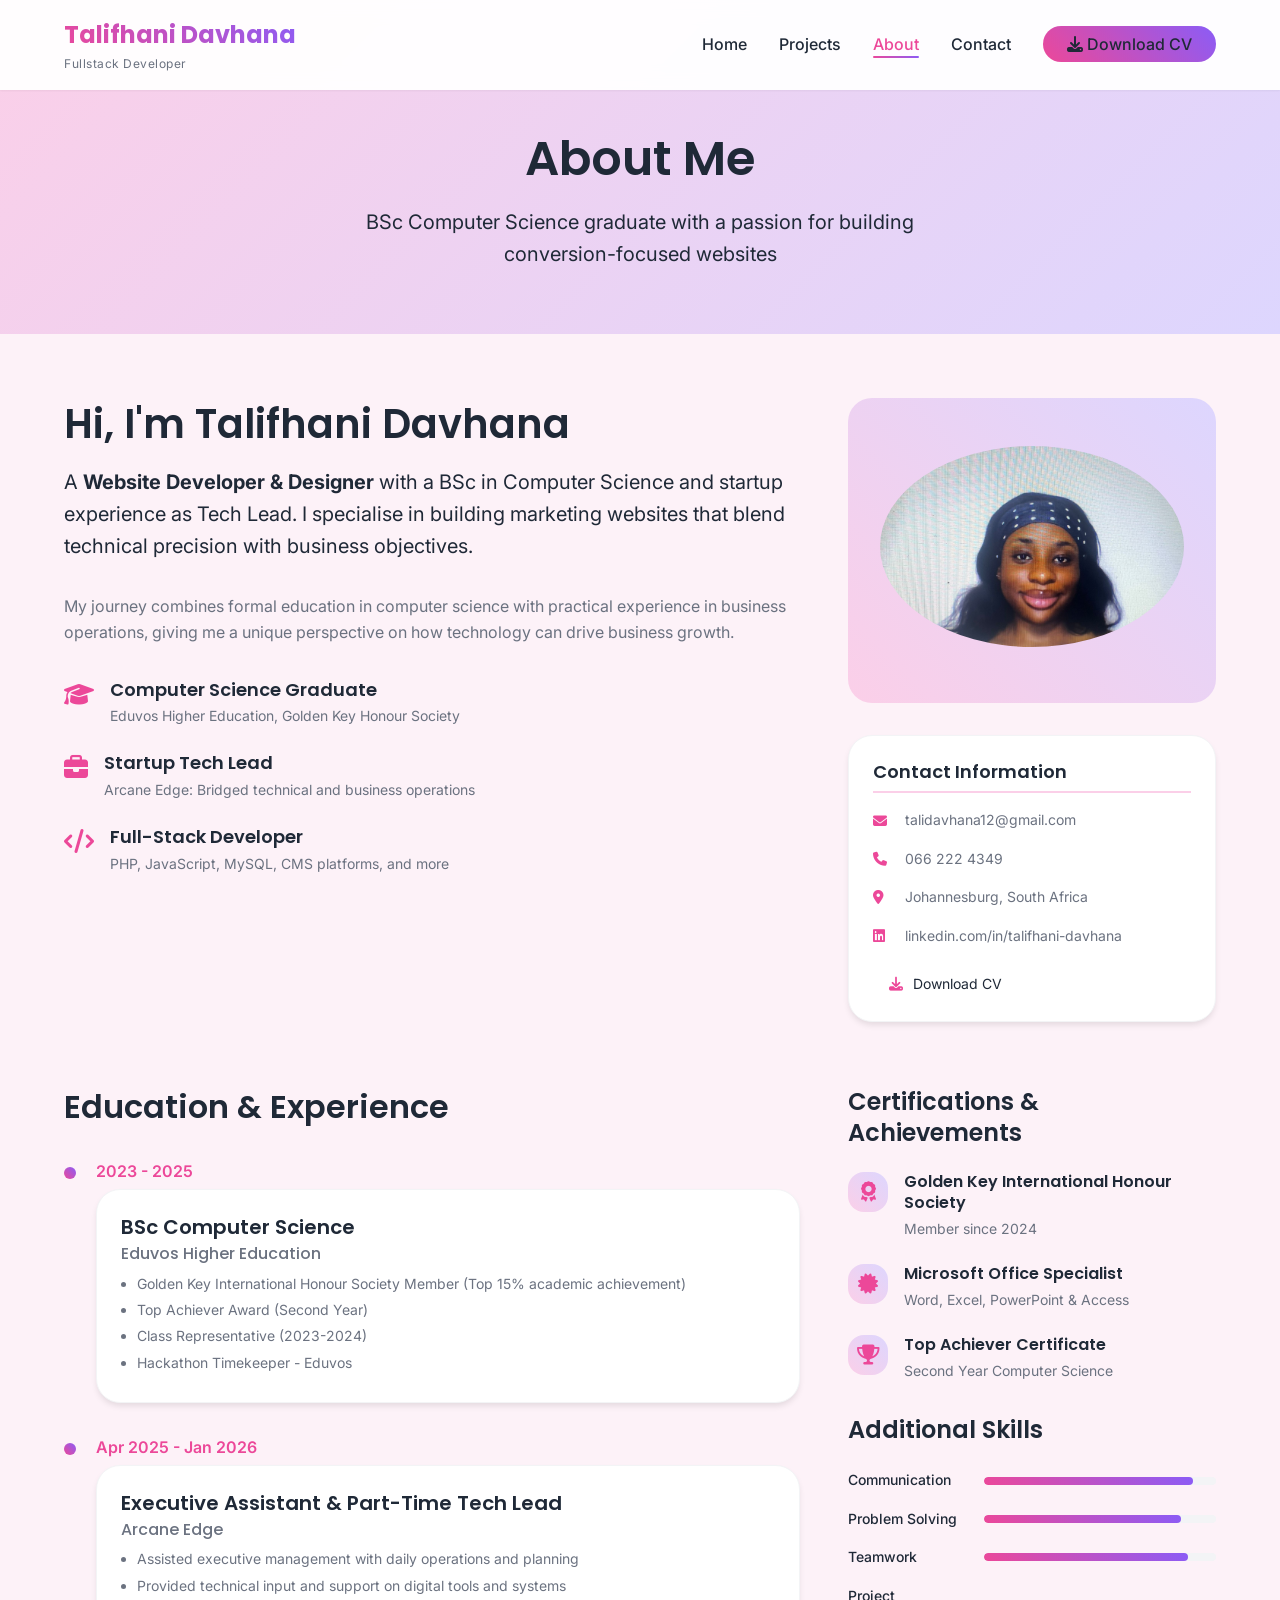
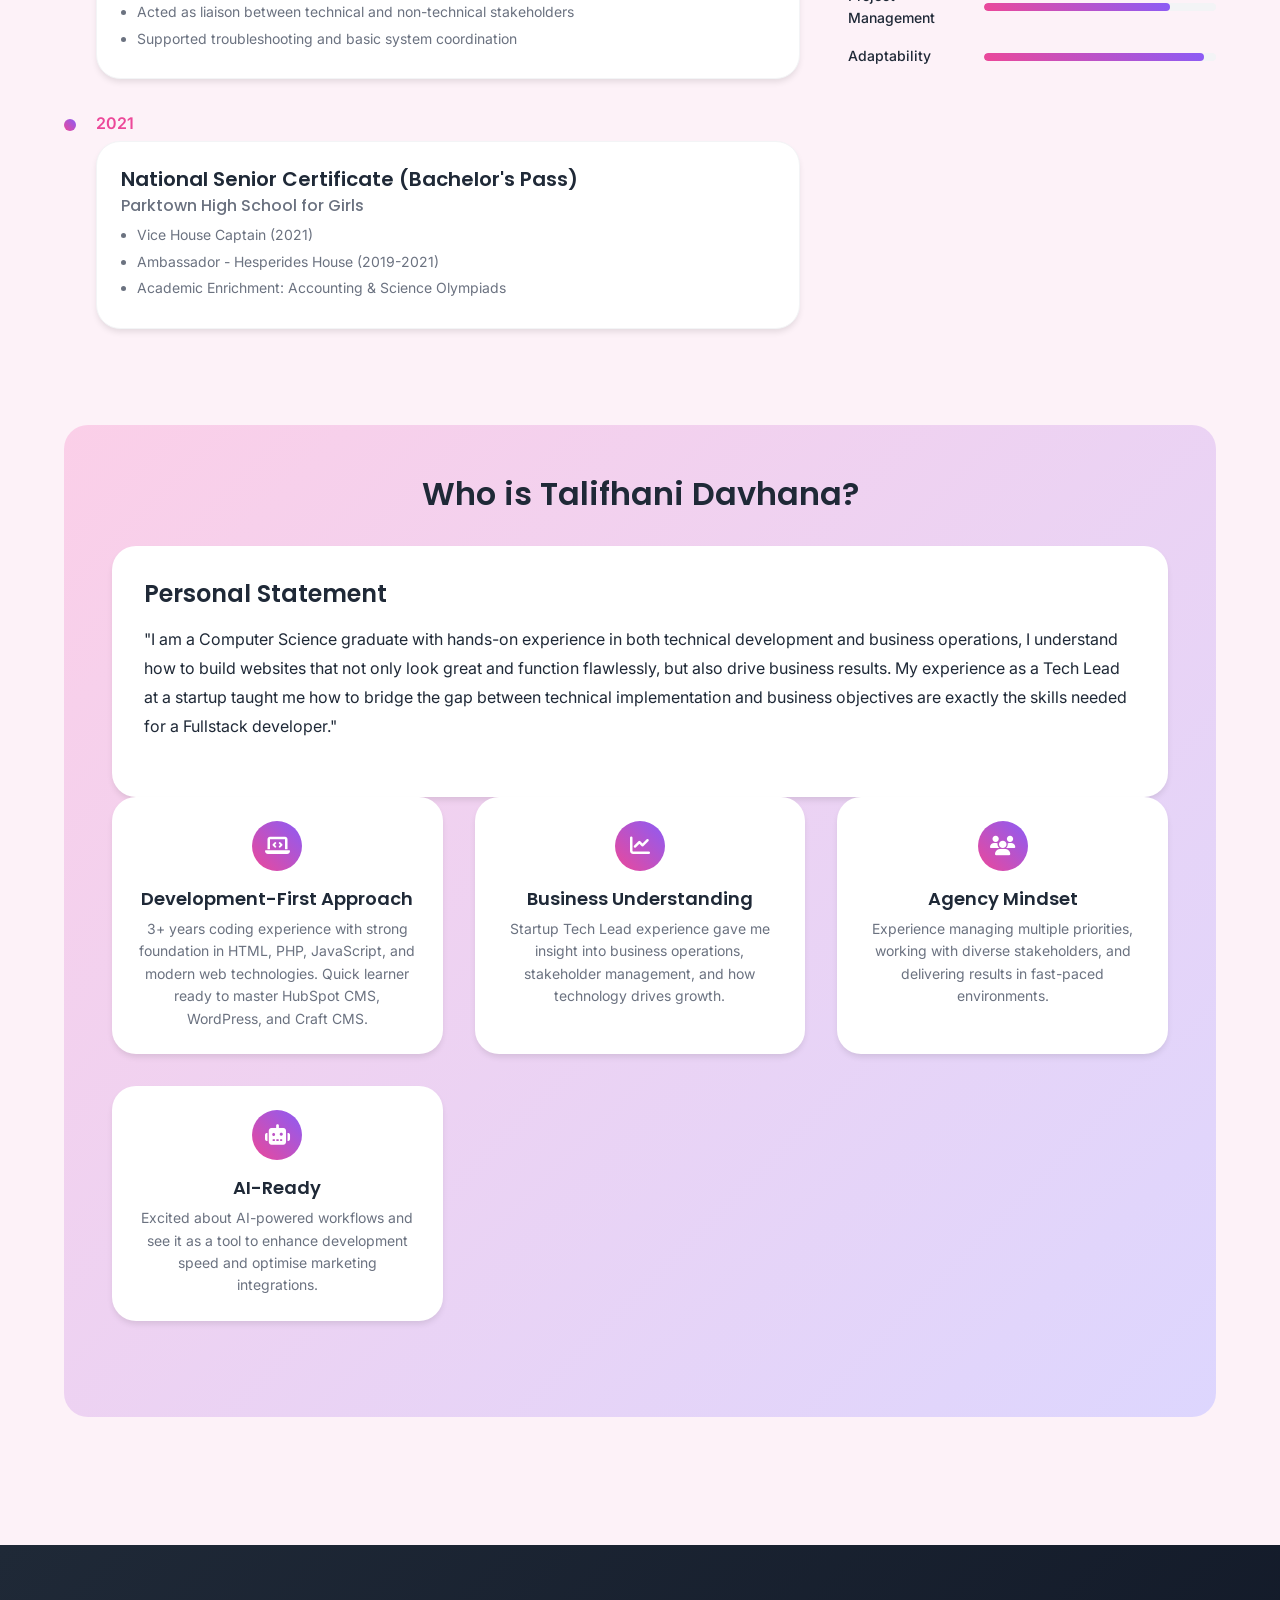
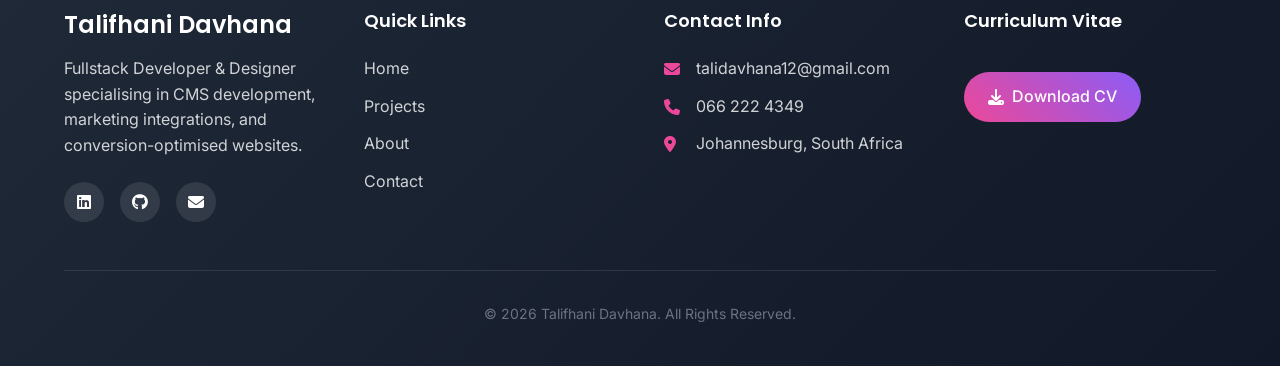
==== commit fb4ebaca: "Update about.html" ====
--- a/Talifhani_Davhana_portfolio/about.html
+++ b/Talifhani_Davhana_portfolio/about.html
@@ -28,7 +28,7 @@
                 <li><a href="about.html" class="active">About</a></li>
                 <li><a href="contact.html">Contact</a></li>
                 <li>
-                    <a href="assets/documents/CV-Talifhani-Davhana.pdf" class="btn-apply">
+                    <a href="assets/documents/TALIFHANI BLESSING LUFUNO DAVHANA CV Grad.pdf" class="btn-apply">
                         <i class="fas fa-download"></i> Download CV
                     </a>
                 </li>
@@ -95,7 +95,7 @@
                             <li><i class="fas fa-map-marker-alt"></i> Johannesburg, South Africa</li>
                             <li><i class="fab fa-linkedin"></i> linkedin.com/in/talifhani-davhana</li>
                         </ul>
-                        <a href="assets/documents/CV-Talifhani-Davhana.pdf" class="btn-small" download>
+                        <a href="assets/documents/TALIFHANI BLESSING LUFUNO DAVHANA CV Grad.pdf" class="btn-small" download>
                             <i class="fas fa-download"></i> Download CV
                         </a>
                     </div>
@@ -325,18 +325,19 @@
                 
                 <div class="footer-col">
                     <h4>Curriculum Vitae</h4>
-                    <a href="assets/documents/CV-Talifhani-Davhana.pdf" class="btn-download" download>
+                    <a href="assets/documents/TALIFHANI BLESSING LUFUNO DAVHANA CV Grad.pdf" class="btn-download" download>
                         <i class="fas fa-download"></i> Download CV
                     </a>
                 </div>
             </div>
             
             <div class="footer-bottom">
-                <p>&copy; 2024 Talifhani Davhana. All Rights Reserved.</p>
+                <p>&copy; 2026 Talifhani Davhana. All Rights Reserved.</p>
             </div>
         </div>
     </footer>
 
     <script src="js/main.js"></script>
 </body>
-</html>+
+</html>
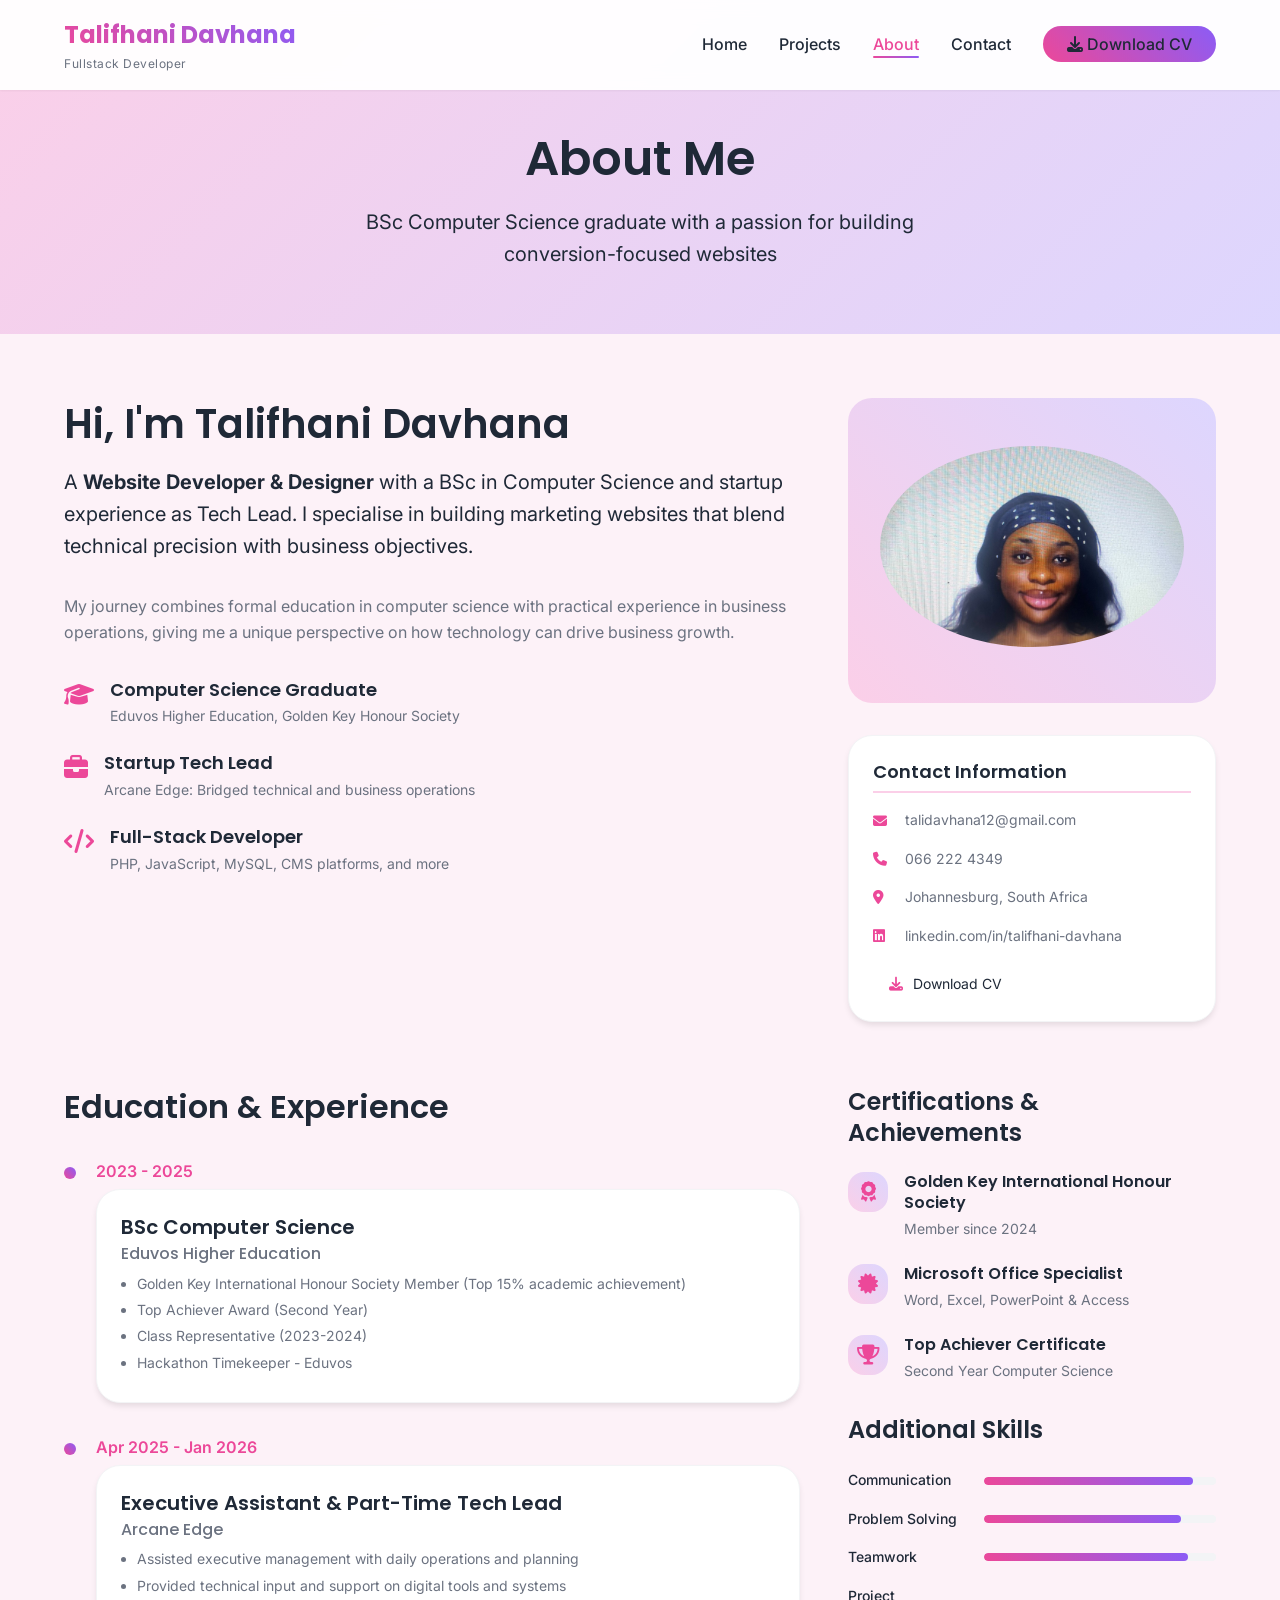
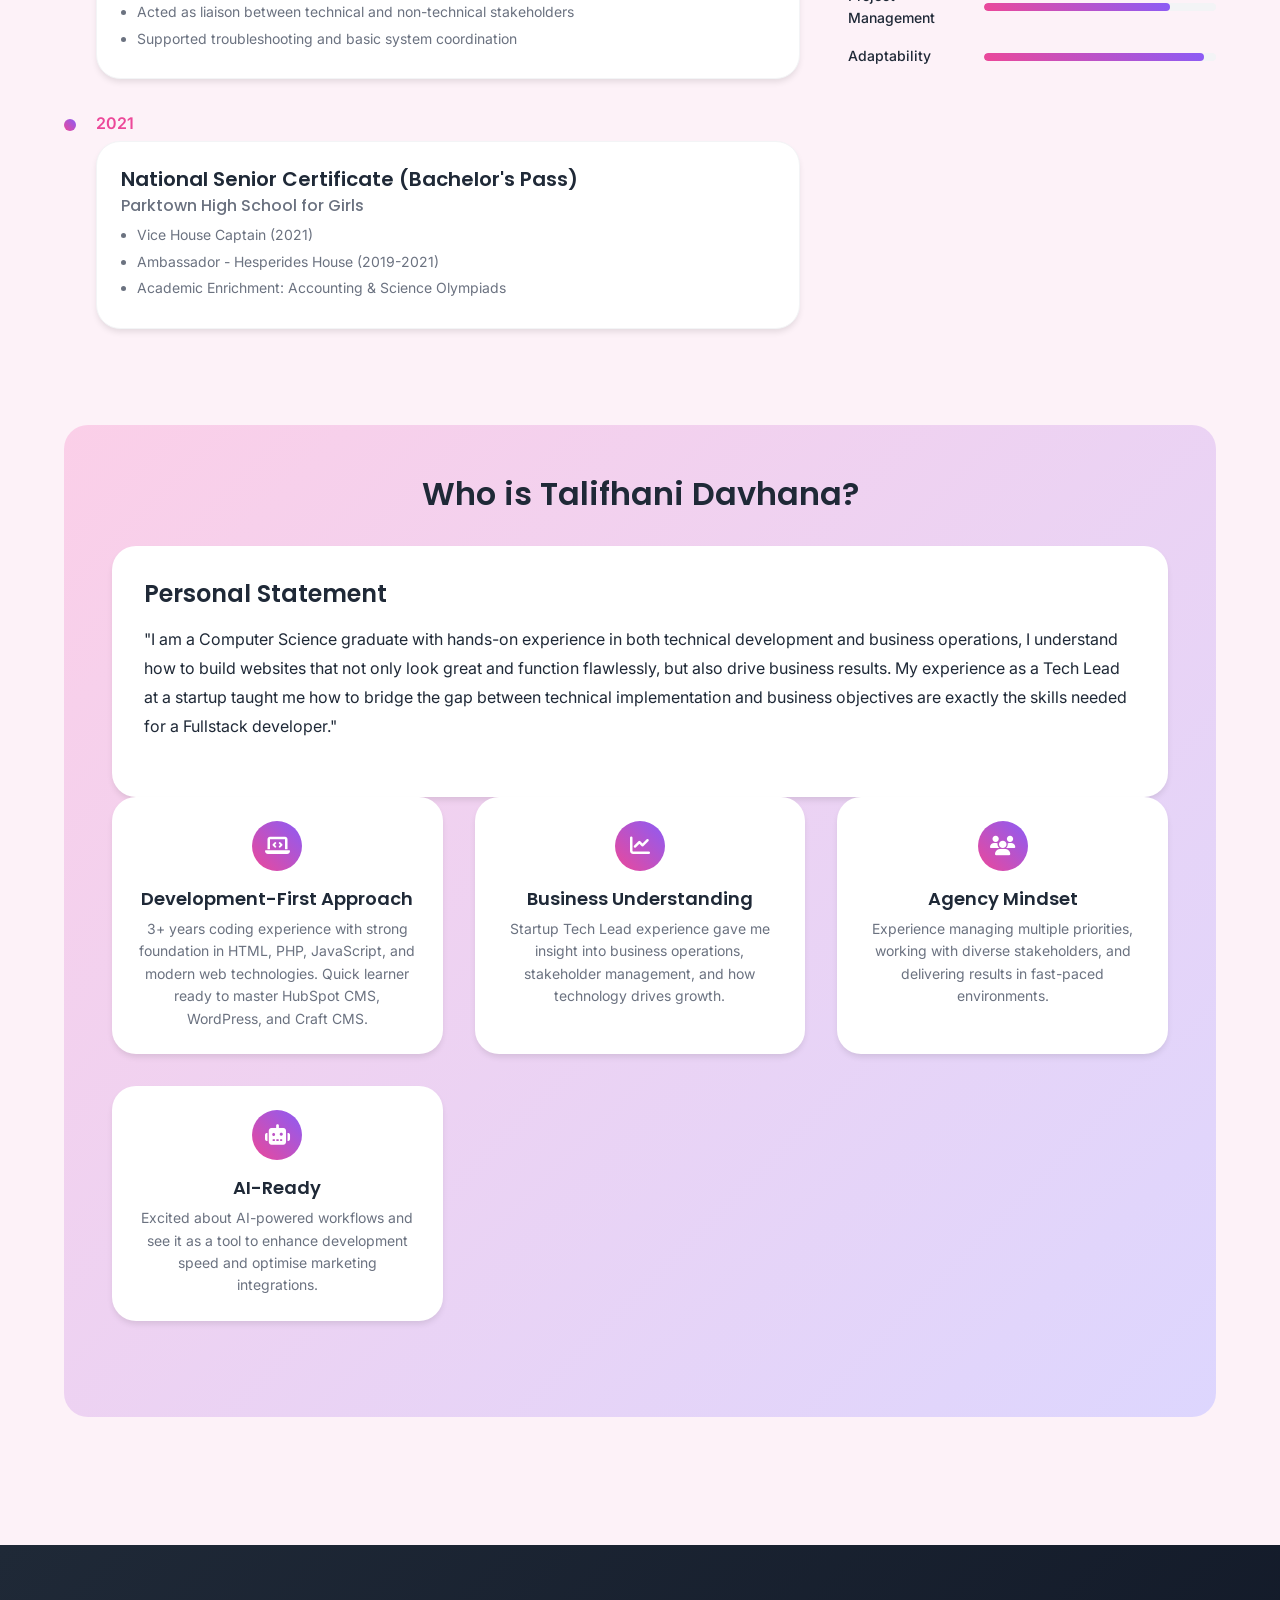
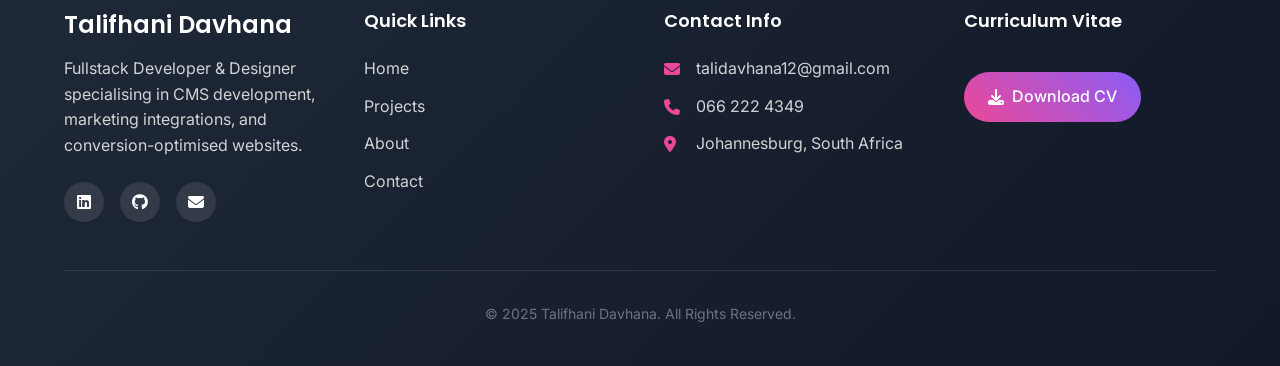
==== commit 79090f51: "Fix HTML formatting in about.html" ====
--- a/Talifhani_Davhana_portfolio/about.html
+++ b/Talifhani_Davhana_portfolio/about.html
@@ -332,7 +332,7 @@
             </div>
             
             <div class="footer-bottom">
-                <p>&copy; 2026 Talifhani Davhana. All Rights Reserved.</p>
+                <p>&copy; 2025 Talifhani Davhana. All Rights Reserved.</p>
             </div>
         </div>
     </footer>
@@ -341,3 +341,4 @@
 </body>
 
 </html>
+
